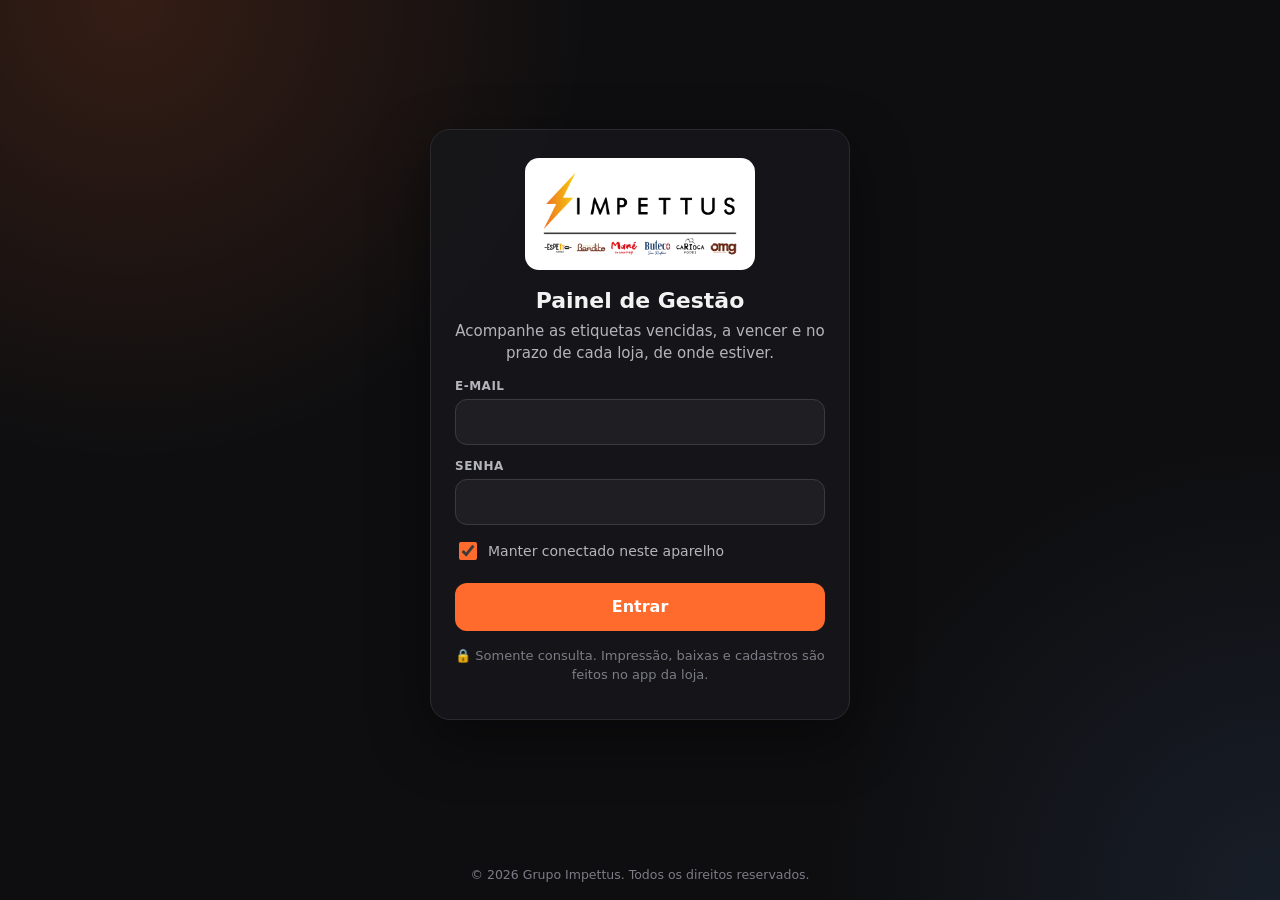
==== painel/index.html @ b780d252 "Painel de gestão (a14a55d)" ====
<!doctype html>
<html lang="pt-BR">
<head>
  <meta charset="utf-8">
  <meta name="viewport" content="width=device-width, initial-scale=1, viewport-fit=cover">
  <meta http-equiv="Content-Security-Policy" content="default-src 'self'; script-src 'self'; style-src 'self'; img-src 'self' data:; connect-src 'self' https://brvqytarftsogyxdbicb.supabase.co; manifest-src 'self'; worker-src 'self'; base-uri 'none'; form-action 'none'; object-src 'none'">
  <meta name="referrer" content="no-referrer">
  <meta name="theme-color" content="#0e0e10">
  <meta name="mobile-web-app-capable" content="yes">
  <meta name="apple-mobile-web-app-capable" content="yes">
  <meta name="apple-mobile-web-app-status-bar-style" content="black-translucent">
  <meta name="apple-mobile-web-app-title" content="Gestão">
  <meta name="robots" content="noindex, nofollow">
  <link rel="manifest" href="manifest.webmanifest">
  <link rel="icon" href="icone.png">
  <link rel="apple-touch-icon" href="icone.png">
  <link rel="stylesheet" href="app.css">
  <title>Painel de Gestão · Etiquetas de Validade</title>
  <script type="module" src="app.js"></script>
</head>
<body>
  <header class="topo" id="topo" hidden>
    <img class="topo-logo" src="logo-impettus.png" alt="Grupo Impettus">
    <div class="topo-textos">
      <strong>Painel de Gestão</strong>
      <small id="topo-sub"></small>
    </div>
    <button class="botao-icone" id="btn-atualizar" type="button" title="Atualizar" aria-label="Atualizar">⟳</button>
    <button class="botao-sair" id="btn-sair" type="button">Sair</button>
  </header>

  <div class="faixa-aviso" id="aviso" role="alert" hidden></div>

  <!-- Entrada -->
  <section class="tela-login" id="tela-login" hidden>
    <form class="cartao-login" id="form-login" novalidate>
      <img class="login-logo" src="logo-impettus.png" alt="Grupo Impettus">
      <h1>Painel de Gestão</h1>
      <p>Acompanhe as etiquetas vencidas, a vencer e no prazo de cada loja, de onde estiver.</p>
      <label class="rotulo" for="login-email">E-mail</label>
      <input class="campo" id="login-email" type="email" autocomplete="username" inputmode="email" autocapitalize="none" spellcheck="false">
      <label class="rotulo" for="login-senha">Senha</label>
      <input class="campo" id="login-senha" type="password" autocomplete="current-password">
      <label class="marcar"><input type="checkbox" id="login-manter" checked> Manter conectado neste aparelho</label>
      <button class="botao-principal" id="btn-entrar" type="submit">Entrar</button>
      <p class="login-erro" id="login-erro" role="alert" hidden></p>
      <p class="nota">🔒 Somente consulta. Impressão, baixas e cadastros são feitos no app da loja.</p>
    </form>
  </section>

  <!-- Primeiro acesso ainda não feito -->
  <section class="tela-login" id="tela-primeiro" hidden>
    <div class="cartao-login">
      <img class="login-logo" src="logo-impettus.png" alt="Grupo Impettus">
      <h1>Falta o primeiro acesso</h1>
      <p>Antes de usar o painel, entre uma vez no app <strong>Etiquetas de Validade</strong> no computador para aceitar os termos de uso e criar a sua senha.</p>
      <button class="botao-principal" id="btn-primeiro-sair" type="button">Voltar</button>
    </div>
  </section>

  <!-- Painel -->
  <main class="painel" id="tela-painel" hidden>
    <p class="status-linha" id="status-linha"></p>

    <div class="cartoes" id="cartoes">
      <button type="button" class="cartao critico" data-situacao="vencido"><span class="cartao-num" data-n="vencido">0</span><span class="cartao-nome">Vencidas</span><small>sem baixa</small></button>
      <button type="button" class="cartao aviso" data-situacao="hoje"><span class="cartao-num" data-n="hoje">0</span><span class="cartao-nome">Vencem hoje</span><small>usar ou descartar</small></button>
      <button type="button" class="cartao atencao" data-situacao="proximo"><span class="cartao-num" data-n="proximo">0</span><span class="cartao-nome">A vencer</span><small id="cartao-prox-sub">próximos dias</small></button>
      <button type="button" class="cartao ok" data-situacao="ok"><span class="cartao-num" data-n="ok">0</span><span class="cartao-nome">No prazo</span><small>tudo certo</small></button>
    </div>

    <section class="bloco">
      <h2>O que precisa de atenção</h2>
      <ul class="acoes" id="acoes"></ul>
    </section>

    <section class="bloco">
      <div class="bloco-topo">
        <h2>Lojas</h2>
        <select class="campo campo-pequeno" id="filtro-marca" aria-label="Marca" hidden></select>
      </div>
      <div class="grade-lojas" id="lojas"></div>
    </section>

    <section class="bloco" id="bloco-etiquetas">
      <div class="bloco-topo">
        <h2>Etiquetas ativas</h2>
        <select class="campo campo-pequeno" id="filtro-loja" aria-label="Loja"></select>
      </div>
      <div class="filtros">
        <div class="chips" id="chips">
          <button type="button" class="chip" data-situacao="">Todas</button>
          <button type="button" class="chip" data-situacao="vencido">Vencidas</button>
          <button type="button" class="chip" data-situacao="hoje">Hoje</button>
          <button type="button" class="chip" data-situacao="proximo">A vencer</button>
          <button type="button" class="chip" data-situacao="ok">No prazo</button>
        </div>
        <input class="campo campo-busca" id="filtro-busca" type="search" placeholder="Buscar produto, nº, responsável…" aria-label="Buscar">
      </div>
      <div class="lista" id="lista"></div>
      <button type="button" class="botao-secundario" id="btn-mais" hidden>Mostrar mais</button>
    </section>
  </main>

  <footer class="rodape" id="rodape">
    <span>🔒 Somente consulta: nada é impresso nem alterado por aqui.</span>
    <span id="copyright"></span>
  </footer>
</body>
</html>
---- painel/app.css ----
:root {
  color-scheme: dark;
  --bg: #0e0e10;
  --superficie: #17171a;
  --superficie-2: #1f1f23;
  --borda: #2a2a2f;
  --borda-forte: #3a3a41;
  --texto: #f2f2f3;
  --texto-2: #b4b4bc;
  --texto-3: #7c7c86;
  --acento: #ff6b2c;
  --ok: #2fbf71;
  --atencao: #f2c14e;
  --aviso: #ff9f43;
  --critico: #ef4f4f;
  --info: #6ea8fe;
}

* { box-sizing: border-box; -webkit-tap-highlight-color: transparent; }
html, body { margin: 0; background: var(--bg); color: var(--texto); font-family: system-ui, -apple-system, 'Segoe UI', Roboto, sans-serif; font-size: 15px; }
body { min-height: 100vh; display: flex; flex-direction: column; }
button, input, select { font: inherit; color: inherit; }
button { cursor: pointer; }
[hidden] { display: none !important; }
h1, h2 { margin: 0; }

/* ---------- Topo ---------- */
.topo {
  position: sticky; top: 0; z-index: 5;
  display: flex; align-items: center; gap: 12px;
  padding: calc(10px + env(safe-area-inset-top, 0px)) 16px 10px;
  background: rgba(14, 14, 16, 0.92);
  backdrop-filter: blur(10px);
  border-bottom: 1px solid var(--borda);
}
.topo-logo { height: 34px; width: auto; background: #fff; padding: 3px 8px; border-radius: 8px; }
.topo-textos { display: flex; flex-direction: column; min-width: 0; flex: 1; }
.topo-textos strong { font-size: 16px; }
.topo-textos small { color: var(--texto-3); font-size: 12.5px; white-space: nowrap; overflow: hidden; text-overflow: ellipsis; }
.botao-icone { width: 40px; height: 40px; border-radius: 10px; background: var(--superficie); border: 1px solid var(--borda-forte); font-size: 20px; line-height: 1; }
.botao-icone.girando { animation: girar 0.8s linear infinite; }
@keyframes girar { to { transform: rotate(360deg); } }
.botao-sair { height: 40px; padding: 0 14px; border-radius: 10px; background: transparent; border: 1px solid var(--borda-forte); color: var(--texto-2); }

.faixa-aviso { margin: 12px auto 0; width: min(1100px, calc(100% - 32px)); padding: 10px 12px; border-radius: 10px; font-size: 14px; }
.faixa-aviso.alerta { background: rgba(242, 193, 78, 0.1); border: 1px solid rgba(242, 193, 78, 0.45); color: var(--atencao); }
.faixa-aviso.erro { background: rgba(239, 79, 79, 0.12); border: 1px solid rgba(239, 79, 79, 0.5); color: #ff9b9b; }

/* ---------- Entrada ---------- */
body.na-entrada {
  background:
    radial-gradient(60vmax 60vmax at 10% 0%, rgba(255, 107, 44, 0.16), transparent 60%),
    radial-gradient(60vmax 60vmax at 100% 100%, rgba(110, 168, 254, 0.10), transparent 60%),
    var(--bg);
}
.tela-login { flex: 1; display: grid; place-items: center; padding: 24px 16px; }
.cartao-login {
  width: min(420px, 100%);
  background: rgba(23, 23, 26, 0.9);
  border: 1px solid var(--borda);
  border-radius: 20px;
  padding: 28px 24px;
  box-shadow: 0 20px 60px rgba(0, 0, 0, 0.45);
}
.login-logo { display: block; width: 230px; max-width: 80%; height: auto; margin: 0 auto 18px; background: #fff; padding: 12px 16px; border-radius: 14px; }
.cartao-login h1 { font-size: 22px; text-align: center; }
.cartao-login p { color: var(--texto-2); line-height: 1.45; text-align: center; margin: 8px 0 6px; }
.rotulo { display: block; font-size: 12px; font-weight: 700; text-transform: uppercase; letter-spacing: 0.5px; color: var(--texto-2); margin: 14px 0 6px; }
.campo {
  width: 100%; min-height: 46px; padding: 10px 14px;
  background: var(--superficie-2); border: 1px solid var(--borda-forte); border-radius: 12px;
  font-size: 16px;
}
.campo:focus { outline: none; border-color: var(--acento); }
.marcar { display: flex; align-items: center; gap: 8px; margin: 14px 0 4px; color: var(--texto-2); font-size: 14px; }
.marcar input { width: 18px; height: 18px; accent-color: var(--acento); }
.botao-principal {
  width: 100%; min-height: 48px; margin-top: 16px;
  background: var(--acento); border: 0; border-radius: 12px; color: #fff; font-weight: 700; font-size: 16px;
}
.botao-principal:disabled { opacity: 0.6; }
.login-erro { color: #ff9b9b !important; font-size: 14px; }
.nota { font-size: 13px; color: var(--texto-3) !important; margin-top: 16px !important; }

/* ---------- Painel ---------- */
.painel { width: min(1100px, 100%); margin: 0 auto; padding: 12px 16px 24px; flex: 1; }
.status-linha { color: var(--texto-3); font-size: 13px; margin: 4px 0 12px; }

.cartoes { display: grid; grid-template-columns: repeat(4, 1fr); gap: 10px; }
.cartao {
  display: flex; flex-direction: column; align-items: flex-start; gap: 2px;
  padding: 14px; border-radius: 14px; text-align: left;
  background: var(--superficie); border: 1px solid var(--borda);
  border-left: 4px solid var(--tom);
}
.cartao:hover { border-color: var(--borda-forte); border-left-color: var(--tom); }
.cartao-num { font-size: 32px; font-weight: 800; line-height: 1.1; color: var(--tom); font-variant-numeric: tabular-nums; }
.cartao-nome { font-weight: 700; }
.cartao small { color: var(--texto-3); font-size: 12px; }
.critico { --tom: var(--critico); }
.aviso { --tom: var(--aviso); }
.atencao { --tom: var(--atencao); }
.ok { --tom: var(--ok); }
.info { --tom: var(--info); }

.bloco { margin-top: 20px; }
.bloco h2 { font-size: 16px; margin-bottom: 10px; }
.bloco-topo { display: flex; align-items: center; justify-content: space-between; gap: 10px; margin-bottom: 10px; }
.bloco-topo h2 { margin: 0; }
.campo-pequeno { width: auto; min-height: 38px; padding: 6px 10px; font-size: 14px; max-width: 60%; }

.acoes { list-style: none; margin: 0; padding: 0; display: grid; gap: 8px; }
.acao {
  display: flex; align-items: center; gap: 12px;
  padding: 12px 14px; border-radius: 12px;
  background: var(--superficie); border: 1px solid var(--borda); border-left: 4px solid var(--tom);
}
.acao-textos { display: flex; flex-direction: column; gap: 3px; flex: 1; min-width: 0; }
.acao-textos strong { color: var(--tom); }
.acao-textos span { color: var(--texto-2); font-size: 14px; line-height: 1.4; }
.botao-secundario {
  min-height: 38px; padding: 0 14px; border-radius: 10px;
  background: var(--superficie-2); border: 1px solid var(--borda-forte); font-weight: 600;
}
#btn-mais { display: block; margin: 12px auto 0; }

.grade-lojas { display: grid; grid-template-columns: repeat(auto-fill, minmax(260px, 1fr)); gap: 10px; }
.loja {
  display: flex; flex-direction: column; align-items: stretch; gap: 8px; text-align: left;
  padding: 12px 14px; border-radius: 12px;
  background: var(--superficie); border: 1px solid var(--borda);
  box-shadow: inset 4px 0 0 var(--cor);
}
.loja.critico { border-color: rgba(239, 79, 79, 0.55); }
.loja.aviso { border-color: rgba(255, 159, 67, 0.5); }
.loja.escolhida { outline: 2px solid var(--acento); outline-offset: 1px; }
.loja-nome { font-weight: 700; }
.loja-contas { display: flex; flex-wrap: wrap; gap: 6px; }
.conta { font-size: 12.5px; padding: 3px 8px; border-radius: 999px; background: color-mix(in srgb, var(--tom) 16%, transparent); color: var(--tom); font-weight: 600; }
.conta.zero { background: transparent; color: var(--texto-3); font-weight: 400; padding-left: 0; padding-right: 4px; }
.loja-ultima { color: var(--texto-3); font-size: 12px; }
.loja-ultima.parada { color: var(--atencao); }

.filtros { display: flex; flex-wrap: wrap; gap: 10px; align-items: center; margin-bottom: 10px; }
.chips { display: flex; flex-wrap: wrap; gap: 6px; }
.chip { min-height: 34px; padding: 0 12px; border-radius: 999px; background: var(--superficie); border: 1px solid var(--borda-forte); color: var(--texto-2); font-size: 14px; }
.chip.ativo { background: var(--acento); border-color: var(--acento); color: #fff; font-weight: 700; }
.campo-busca { flex: 1; min-width: 200px; min-height: 38px; font-size: 15px; }

.lista { display: grid; gap: 8px; }
.item {
  padding: 12px 14px; border-radius: 12px;
  background: var(--superficie); border: 1px solid var(--borda); border-left: 4px solid var(--tom);
}
.item.vencido { --tom: var(--critico); background: rgba(239, 79, 79, 0.07); }
.item.hoje { --tom: var(--aviso); }
.item.proximo { --tom: var(--atencao); }
.item.ok { --tom: var(--ok); }
.item-principal { display: flex; justify-content: space-between; gap: 10px; align-items: baseline; flex-wrap: wrap; }
.item-produto { font-size: 15.5px; }
.item-situacao { color: var(--tom); font-weight: 700; font-size: 14px; }
.item-detalhes { display: flex; flex-wrap: wrap; gap: 4px 14px; margin-top: 6px; color: var(--texto-2); font-size: 13px; }
.vazio { color: var(--texto-3); text-align: center; padding: 18px; background: var(--superficie); border: 1px dashed var(--borda-forte); border-radius: 12px; margin: 0; }

body.na-entrada .rodape span:first-child { display: none; }
.rodape {
  display: flex; flex-wrap: wrap; justify-content: center; gap: 4px 18px;
  padding: 18px 16px calc(18px + env(safe-area-inset-bottom, 0px));
  color: var(--texto-3); font-size: 12.5px; text-align: center;
}

@media (max-width: 720px) {
  .cartoes { grid-template-columns: repeat(2, 1fr); }
  .cartao-num { font-size: 28px; }
  .topo-logo { display: none; }
  .acao { flex-direction: column; align-items: stretch; }
  .acao .botao-secundario { align-self: flex-start; }
}
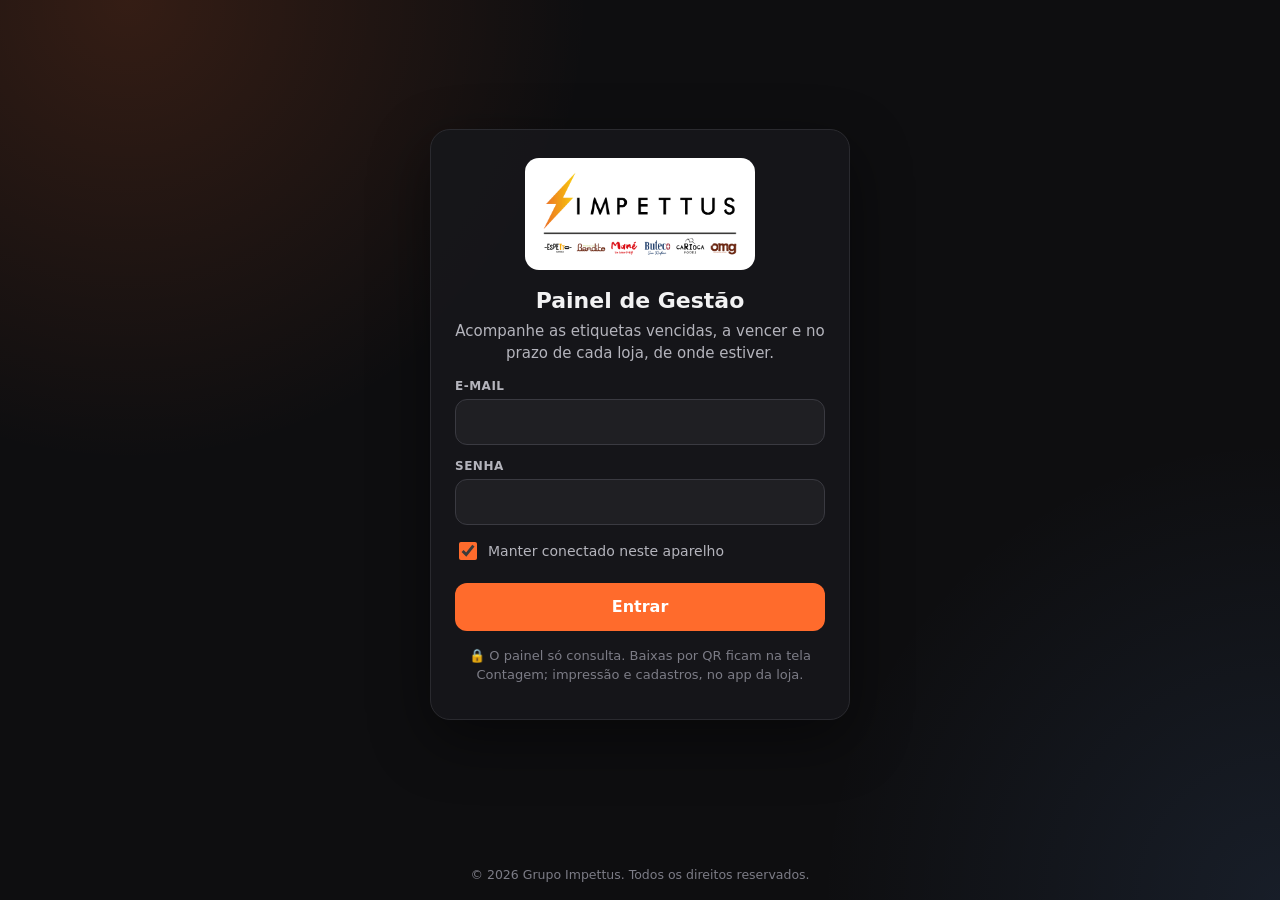
==== commit 9cc224e2: "Painel de gestão (a096541)" ====
--- a/painel/index.html
+++ b/painel/index.html
@@ -25,6 +25,7 @@
       <strong>Painel de Gestão</strong>
       <small id="topo-sub"></small>
     </div>
+    <a class="botao-link destaque" id="link-contagem" href="contagem.html" title="Contar as etiquetas da loja com a câmera">Contagem</a>
     <button class="botao-icone" id="btn-atualizar" type="button" title="Atualizar" aria-label="Atualizar">⟳</button>
     <button class="botao-sair" id="btn-sair" type="button">Sair</button>
   </header>
@@ -44,7 +45,7 @@
       <label class="marcar"><input type="checkbox" id="login-manter" checked> Manter conectado neste aparelho</label>
       <button class="botao-principal" id="btn-entrar" type="submit">Entrar</button>
       <p class="login-erro" id="login-erro" role="alert" hidden></p>
-      <p class="nota">🔒 Somente consulta. Impressão, baixas e cadastros são feitos no app da loja.</p>
+      <p class="nota">🔒 O painel só consulta. Baixas por QR ficam na tela Contagem; impressão e cadastros, no app da loja.</p>
     </form>
   </section>
 
@@ -103,7 +104,7 @@
   </main>
 
   <footer class="rodape" id="rodape">
-    <span>🔒 Somente consulta: nada é impresso nem alterado por aqui.</span>
+    <span>🔒 Painel só de consulta: nada é impresso nem alterado nesta tela. Baixas por QR só na Contagem, com confirmação.</span>
     <span id="copyright"></span>
   </footer>
 </body>
--- a/painel/app.css
+++ b/painel/app.css
@@ -41,6 +41,12 @@
 .botao-icone.girando { animation: girar 0.8s linear infinite; }
 @keyframes girar { to { transform: rotate(360deg); } }
 .botao-sair { height: 40px; padding: 0 14px; border-radius: 10px; background: transparent; border: 1px solid var(--borda-forte); color: var(--texto-2); }
+.botao-link {
+  display: inline-flex; align-items: center; height: 40px; padding: 0 14px; border-radius: 10px;
+  border: 1px solid var(--borda-forte); color: var(--texto); text-decoration: none; font-weight: 600; white-space: nowrap;
+}
+.botao-link:hover { border-color: var(--acento); }
+.botao-link.destaque { background: var(--acento); border-color: var(--acento); color: #fff; }
 
 .faixa-aviso { margin: 12px auto 0; width: min(1100px, calc(100% - 32px)); padding: 10px 12px; border-radius: 10px; font-size: 14px; }
 .faixa-aviso.alerta { background: rgba(242, 193, 78, 0.1); border: 1px solid rgba(242, 193, 78, 0.45); color: var(--atencao); }
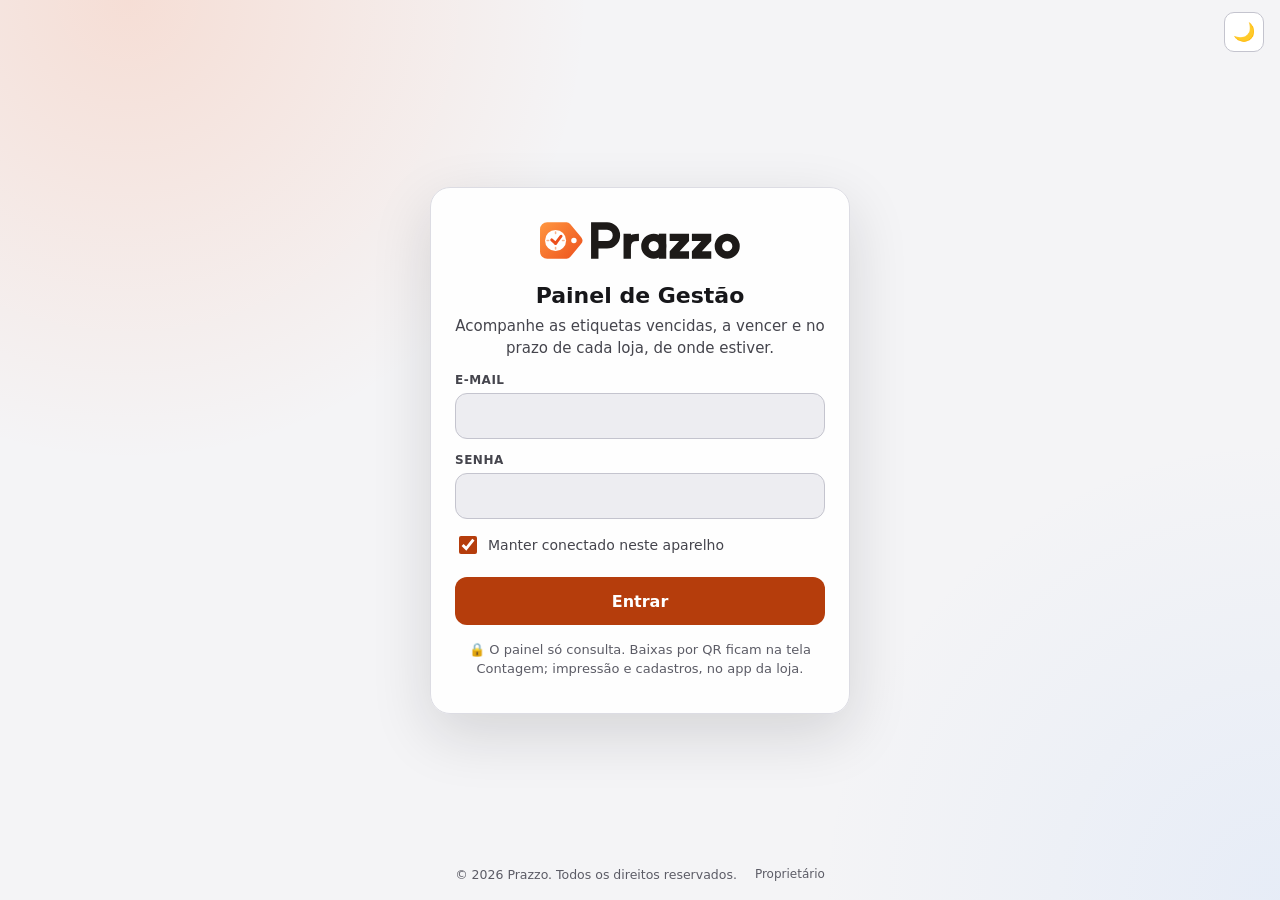
==== commit 712107b7: "Painel de gestão (81ffeb9)" ====
--- a/painel/index.html
+++ b/painel/index.html
@@ -14,28 +14,37 @@
   <link rel="manifest" href="manifest.webmanifest">
   <link rel="icon" href="icone.png">
   <link rel="apple-touch-icon" href="icone.png">
+  <!-- Tema claro/escuro antes de pintar (script clássico, sem esperar o resto da página). -->
+  <script src="tema.js"></script>
   <link rel="stylesheet" href="app.css">
-  <title>Painel de Gestão · Etiquetas de Validade</title>
+  <title>Painel de Gestão · Prazzo</title>
   <script type="module" src="app.js"></script>
 </head>
 <body>
   <header class="topo" id="topo" hidden>
-    <img class="topo-logo" src="logo-impettus.png" alt="Grupo Impettus">
+    <img class="topo-logo" src="prazzo-negativo.svg" alt="Prazzo">
     <div class="topo-textos">
       <strong>Painel de Gestão</strong>
       <small id="topo-sub"></small>
     </div>
     <a class="botao-link destaque" id="link-contagem" href="contagem.html" title="Contar as etiquetas da loja com a câmera">Contagem</a>
     <button class="botao-icone" id="btn-atualizar" type="button" title="Atualizar" aria-label="Atualizar">⟳</button>
+    <button class="botao-icone botao-tema" id="btn-tema" type="button" data-tema-botao title="Tema claro" aria-label="Tema claro"><span class="tema-sol" aria-hidden="true">☀️</span><span class="tema-lua" aria-hidden="true">🌙</span></button>
     <button class="botao-sair" id="btn-sair" type="button">Sair</button>
   </header>
+  <!-- Sem o topo (entrada e primeiro acesso), o botão do tema fica no canto. -->
+  <div class="tema-canto">
+    <button class="botao-icone botao-tema" id="btn-tema-entrada" type="button" data-tema-botao title="Tema claro" aria-label="Tema claro"><span class="tema-sol" aria-hidden="true">☀️</span><span class="tema-lua" aria-hidden="true">🌙</span></button>
+  </div>
 
+  <!-- Assinatura do Prazzo (chave 'licenca' do painel): aviso, atraso ou modo consulta -->
+  <div class="faixa-licenca" id="faixa-licenca" role="status" hidden></div>
   <div class="faixa-aviso" id="aviso" role="alert" hidden></div>
 
   <!-- Entrada -->
   <section class="tela-login" id="tela-login" hidden>
     <form class="cartao-login" id="form-login" novalidate>
-      <img class="login-logo" src="logo-impettus.png" alt="Grupo Impettus">
+      <img class="login-logo" src="prazzo-negativo.svg" alt="Prazzo">
       <h1>Painel de Gestão</h1>
       <p>Acompanhe as etiquetas vencidas, a vencer e no prazo de cada loja, de onde estiver.</p>
       <label class="rotulo" for="login-email">E-mail</label>
@@ -49,13 +58,15 @@
     </form>
   </section>
 
-  <!-- Primeiro acesso ainda não feito -->
+  <!-- Primeiro acesso ainda não feito, ou termos de uso atualizados -->
   <section class="tela-login" id="tela-primeiro" hidden>
     <div class="cartao-login">
-      <img class="login-logo" src="logo-impettus.png" alt="Grupo Impettus">
-      <h1>Falta o primeiro acesso</h1>
-      <p>Antes de usar o painel, entre uma vez no app <strong>Etiquetas de Validade</strong> no computador para aceitar os termos de uso e criar a sua senha.</p>
-      <button class="botao-principal" id="btn-primeiro-sair" type="button">Voltar</button>
+      <img class="login-logo" src="prazzo-negativo.svg" alt="Prazzo">
+      <h1>Falta concluir o seu acesso</h1>
+      <p>Antes de usar o painel, entre uma vez no app <strong>Prazzo</strong> no computador para aceitar os termos de uso e criar a sua senha.</p>
+      <p>Já criou a sua senha e os termos de uso foram atualizados? Leia e aceite a nova versão aqui mesmo.</p>
+      <a class="botao-principal" id="link-termos" href="termos.html?volta=painel">Ler e aceitar os termos</a>
+      <button class="botao-secundario botao-largo" id="btn-primeiro-sair" type="button">Voltar</button>
     </div>
   </section>
 
@@ -106,6 +117,7 @@
   <footer class="rodape" id="rodape">
     <span>🔒 Painel só de consulta: nada é impresso nem alterado nesta tela. Baixas por QR só na Contagem, com confirmação.</span>
     <span id="copyright"></span>
+    <a class="link-rodape" id="link-proprietario" href="https://prazzo.179-197-234-103.sslip.io/painel/proprietario.html" rel="noopener">Proprietário</a>
   </footer>
 </body>
 </html>
--- a/painel/app.css
+++ b/painel/app.css
@@ -1,4 +1,10 @@
-:root {
+/* ---------- Tema ----------
+   Escuro (o padrão) e claro. O tema.js põe data-tema no <html> antes de pintar:
+   a escolha guardada neste aparelho ou, sem escolha, o tema do sistema. Sem o
+   script, fica o escuro. Os tons "-texto" são as cores de aviso usadas como
+   letra; "--sobre-*" é a letra em cima de um fundo dessa cor. No claro, todo
+   texto passa do contraste AA (4,5:1) sobre os fundos da página. */
+:root, :root[data-tema="escuro"] {
   color-scheme: dark;
   --bg: #0e0e10;
   --superficie: #17171a;
@@ -14,6 +20,45 @@
   --aviso: #ff9f43;
   --critico: #ef4f4f;
   --info: #6ea8fe;
+  --critico-texto: #ff9b9b;
+  --critico-texto-forte: #ffb0b0;
+  --ok-texto: #8be0b3;
+  --info-texto: #b9d3ff;
+  --sobre-ok: #06210f;
+  --sobre-info: #08162e;
+  --sobre-atencao: #111;
+  --topo-fundo: rgba(14, 14, 16, 0.92);
+  --cartao-entrada: rgba(23, 23, 26, 0.9);
+  --sombra: rgba(0, 0, 0, 0.45);
+  --veu: rgba(0, 0, 0, 0.6);
+}
+:root[data-tema="claro"] {
+  color-scheme: light;
+  --bg: #f4f4f6;
+  --superficie: #ffffff;
+  --superficie-2: #ededf1;
+  --borda: #dcdce3;
+  --borda-forte: #c4c4ce;
+  --texto: #17171a;
+  --texto-2: #45454d;
+  --texto-3: #5c5c66;
+  --acento: #b53d0c;
+  --ok: #157042;
+  --atencao: #855c00;
+  --aviso: #a84a00;
+  --critico: #bb2628;
+  --info: #1f5bbf;
+  --critico-texto: #b3261e;
+  --critico-texto-forte: #a3201c;
+  --ok-texto: #16703f;
+  --info-texto: #1d55ad;
+  --sobre-ok: #fff;
+  --sobre-info: #fff;
+  --sobre-atencao: #fff;
+  --topo-fundo: rgba(244, 244, 246, 0.92);
+  --cartao-entrada: rgba(255, 255, 255, 0.92);
+  --sombra: rgba(20, 20, 30, 0.14);
+  --veu: rgba(20, 20, 26, 0.45);
 }
 
 * { box-sizing: border-box; -webkit-tap-highlight-color: transparent; }
@@ -29,13 +74,13 @@
   position: sticky; top: 0; z-index: 5;
   display: flex; align-items: center; gap: 12px;
   padding: calc(10px + env(safe-area-inset-top, 0px)) 16px 10px;
-  background: rgba(14, 14, 16, 0.92);
+  background: var(--topo-fundo);
   backdrop-filter: blur(10px);
   border-bottom: 1px solid var(--borda);
 }
-.topo-logo { height: 34px; width: auto; background: #fff; padding: 3px 8px; border-radius: 8px; }
+.topo-logo { display: block; height: 28px; width: auto; }
 .topo-textos { display: flex; flex-direction: column; min-width: 0; flex: 1; }
-.topo-textos strong { font-size: 16px; }
+.topo-textos strong { font-size: 16px; white-space: nowrap; overflow: hidden; text-overflow: ellipsis; }
 .topo-textos small { color: var(--texto-3); font-size: 12.5px; white-space: nowrap; overflow: hidden; text-overflow: ellipsis; }
 .botao-icone { width: 40px; height: 40px; border-radius: 10px; background: var(--superficie); border: 1px solid var(--borda-forte); font-size: 20px; line-height: 1; }
 .botao-icone.girando { animation: girar 0.8s linear infinite; }
@@ -48,9 +93,36 @@
 .botao-link:hover { border-color: var(--acento); }
 .botao-link.destaque { background: var(--acento); border-color: var(--acento); color: #fff; }
 
+/* Botão do tema (tema.js): no escuro, ☀️ leva ao claro; no claro, 🌙 leva ao escuro. */
+.botao-tema { flex: none; display: inline-grid; place-items: center; padding: 0; font-size: 18px; }
+.botao-tema .tema-lua { display: none; }
+:root[data-tema="claro"] .botao-tema .tema-sol { display: none; }
+:root[data-tema="claro"] .botao-tema .tema-lua { display: inline; }
+.botao-tema:focus-visible { outline: 2px solid var(--info); outline-offset: 2px; }
+/* Nas telas sem o topo (entrada, termos), o botão fica numa linha própria, no canto. */
+.tema-canto { display: flex; justify-content: flex-end; padding: calc(12px + env(safe-area-inset-top, 0px)) 16px 0; }
+.topo:not([hidden]) ~ .tema-canto { display: none; }
+/* O logotipo das páginas é o negativo (palavra clara, para fundo escuro); no tema claro,
+   o mesmo desenho para fundo claro, trocado pelo CSS (o src continua o mesmo). */
+:root[data-tema="claro"] .topo-logo, :root[data-tema="claro"] .login-logo { content: url('prazzo.svg'); }
+
 .faixa-aviso { margin: 12px auto 0; width: min(1100px, calc(100% - 32px)); padding: 10px 12px; border-radius: 10px; font-size: 14px; }
 .faixa-aviso.alerta { background: rgba(242, 193, 78, 0.1); border: 1px solid rgba(242, 193, 78, 0.45); color: var(--atencao); }
-.faixa-aviso.erro { background: rgba(239, 79, 79, 0.12); border: 1px solid rgba(239, 79, 79, 0.5); color: #ff9b9b; }
+.faixa-aviso.erro { background: rgba(239, 79, 79, 0.12); border: 1px solid rgba(239, 79, 79, 0.5); color: var(--critico-texto); }
+
+/* Assinatura do Prazzo: amarela (vence em breve, só o master), laranja (atraso) e vermelha (modo consulta, fixa). */
+.faixa-licenca {
+  margin: 12px auto 0; width: min(1100px, calc(100% - 32px)); padding: 10px 12px 10px 40px; border-radius: 10px;
+  font-size: 14px; line-height: 1.45; font-weight: 600; position: relative;
+}
+.faixa-licenca::before { position: absolute; left: 13px; top: 9px; font-size: 16px; }
+.faixa-licenca.amarela { background: rgba(242, 193, 78, 0.12); border: 1px solid rgba(242, 193, 78, 0.55); color: var(--atencao); }
+.faixa-licenca.amarela::before { content: '⏳'; }
+.faixa-licenca.laranja { background: rgba(255, 159, 67, 0.14); border: 1px solid rgba(255, 159, 67, 0.6); color: var(--aviso); }
+.faixa-licenca.laranja::before { content: '⚠️'; }
+.faixa-licenca.vermelha { background: rgba(239, 79, 79, 0.16); border: 1px solid rgba(239, 79, 79, 0.65); color: var(--critico-texto-forte); }
+.faixa-licenca.vermelha::before { content: '⛔'; }
+.pagina-contagem .faixa-licenca { width: min(760px, calc(100% - 32px)); }
 
 /* ---------- Entrada ---------- */
 body.na-entrada {
@@ -62,13 +134,13 @@
 .tela-login { flex: 1; display: grid; place-items: center; padding: 24px 16px; }
 .cartao-login {
   width: min(420px, 100%);
-  background: rgba(23, 23, 26, 0.9);
+  background: var(--cartao-entrada);
   border: 1px solid var(--borda);
   border-radius: 20px;
   padding: 28px 24px;
-  box-shadow: 0 20px 60px rgba(0, 0, 0, 0.45);
-}
-.login-logo { display: block; width: 230px; max-width: 80%; height: auto; margin: 0 auto 18px; background: #fff; padding: 12px 16px; border-radius: 14px; }
+  box-shadow: 0 20px 60px var(--sombra);
+}
+.login-logo { display: block; width: 200px; max-width: 70%; height: auto; margin: 4px auto 22px; }
 .cartao-login h1 { font-size: 22px; text-align: center; }
 .cartao-login p { color: var(--texto-2); line-height: 1.45; text-align: center; margin: 8px 0 6px; }
 .rotulo { display: block; font-size: 12px; font-weight: 700; text-transform: uppercase; letter-spacing: 0.5px; color: var(--texto-2); margin: 14px 0 6px; }
@@ -85,7 +157,15 @@
   background: var(--acento); border: 0; border-radius: 12px; color: #fff; font-weight: 700; font-size: 16px;
 }
 .botao-principal:disabled { opacity: 0.6; }
-.login-erro { color: #ff9b9b !important; font-size: 14px; }
+/* Links com cara de botão (ex.: "Ler e aceitar os termos"). */
+a.botao-principal, a.botao-secundario { display: flex; align-items: center; justify-content: center; text-decoration: none; color: var(--texto); }
+a.botao-principal { color: #fff; }
+.botao-secundario.botao-largo { width: 100%; min-height: 46px; margin-top: 10px; }
+.link-texto {
+  background: none; border: 0; padding: 0; color: var(--acento); font-weight: 600; font-size: 14px;
+  text-decoration: underline; text-underline-offset: 2px;
+}
+.login-erro { color: var(--critico-texto) !important; font-size: 14px; }
 .nota { font-size: 13px; color: var(--texto-3) !important; margin-top: 16px !important; }
 
 /* ---------- Painel ---------- */
@@ -174,11 +254,16 @@
   padding: 18px 16px calc(18px + env(safe-area-inset-bottom, 0px));
   color: var(--texto-3); font-size: 12.5px; text-align: center;
 }
+/* Link discreto do rodapé (Painel do Proprietário: a página recusa quem não é). */
+.link-rodape { color: var(--texto-3); text-decoration: none; font-size: 12px; }
+.link-rodape:hover, .link-rodape:focus-visible { color: var(--texto-2); text-decoration: underline; }
 
 @media (max-width: 720px) {
   .cartoes { grid-template-columns: repeat(2, 1fr); }
   .cartao-num { font-size: 28px; }
   .topo-logo { display: none; }
+  .topo { gap: 8px; }
+  .topo .botao-link, .topo .botao-sair { padding: 0 10px; }
   .acao { flex-direction: column; align-items: stretch; }
   .acao .botao-secundario { align-self: flex-start; }
 }
